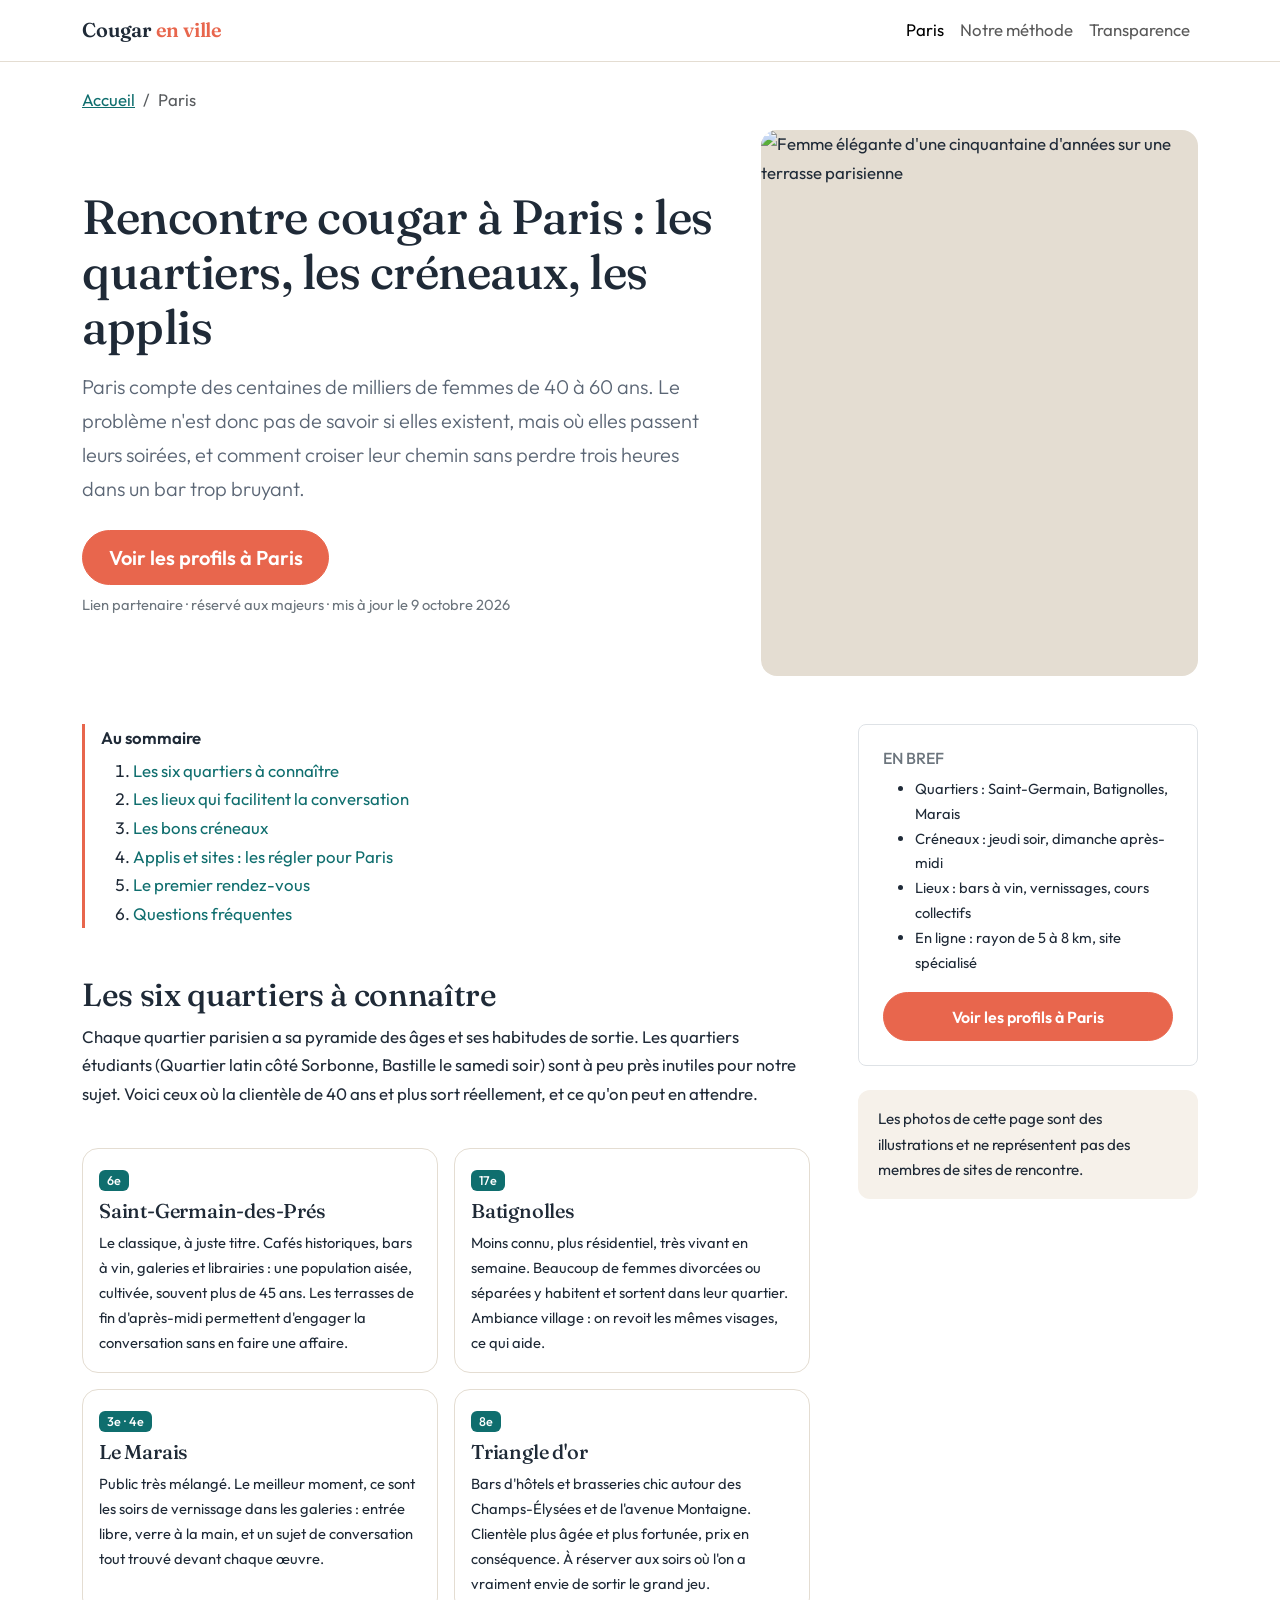
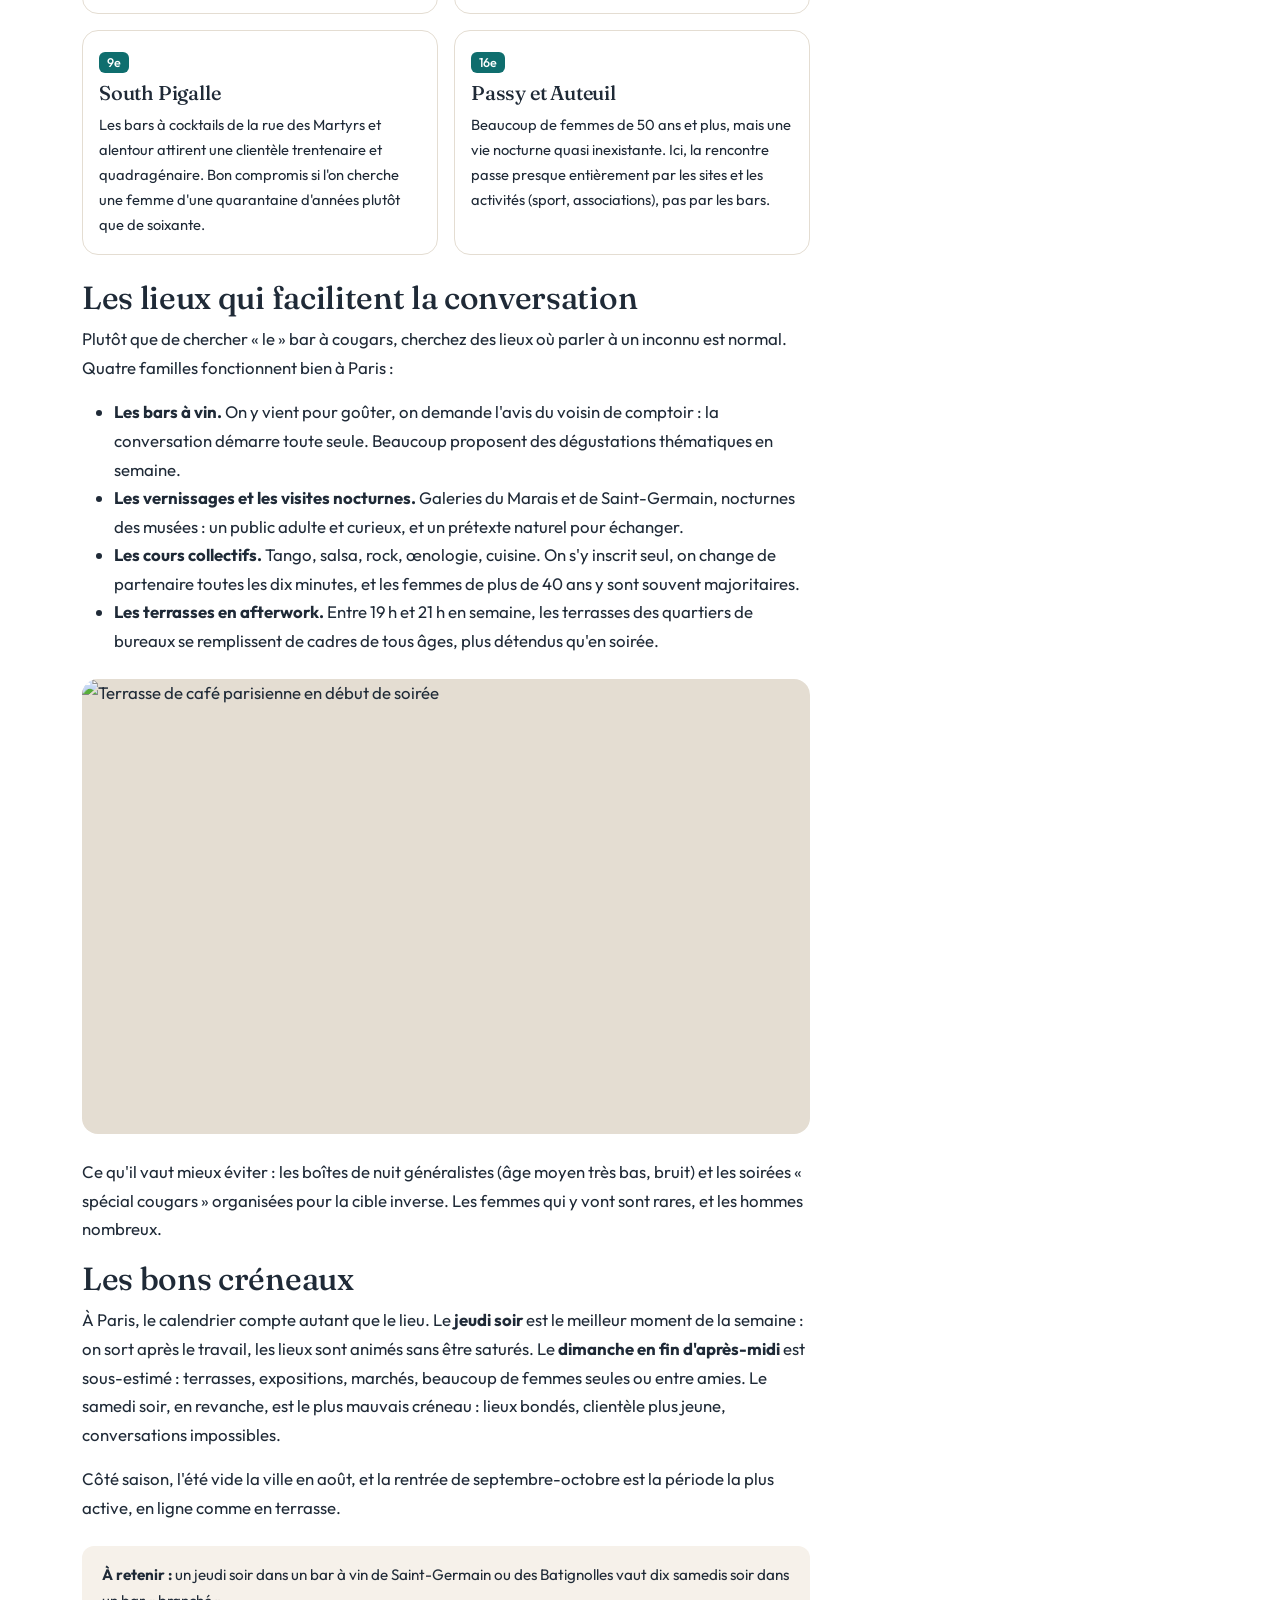
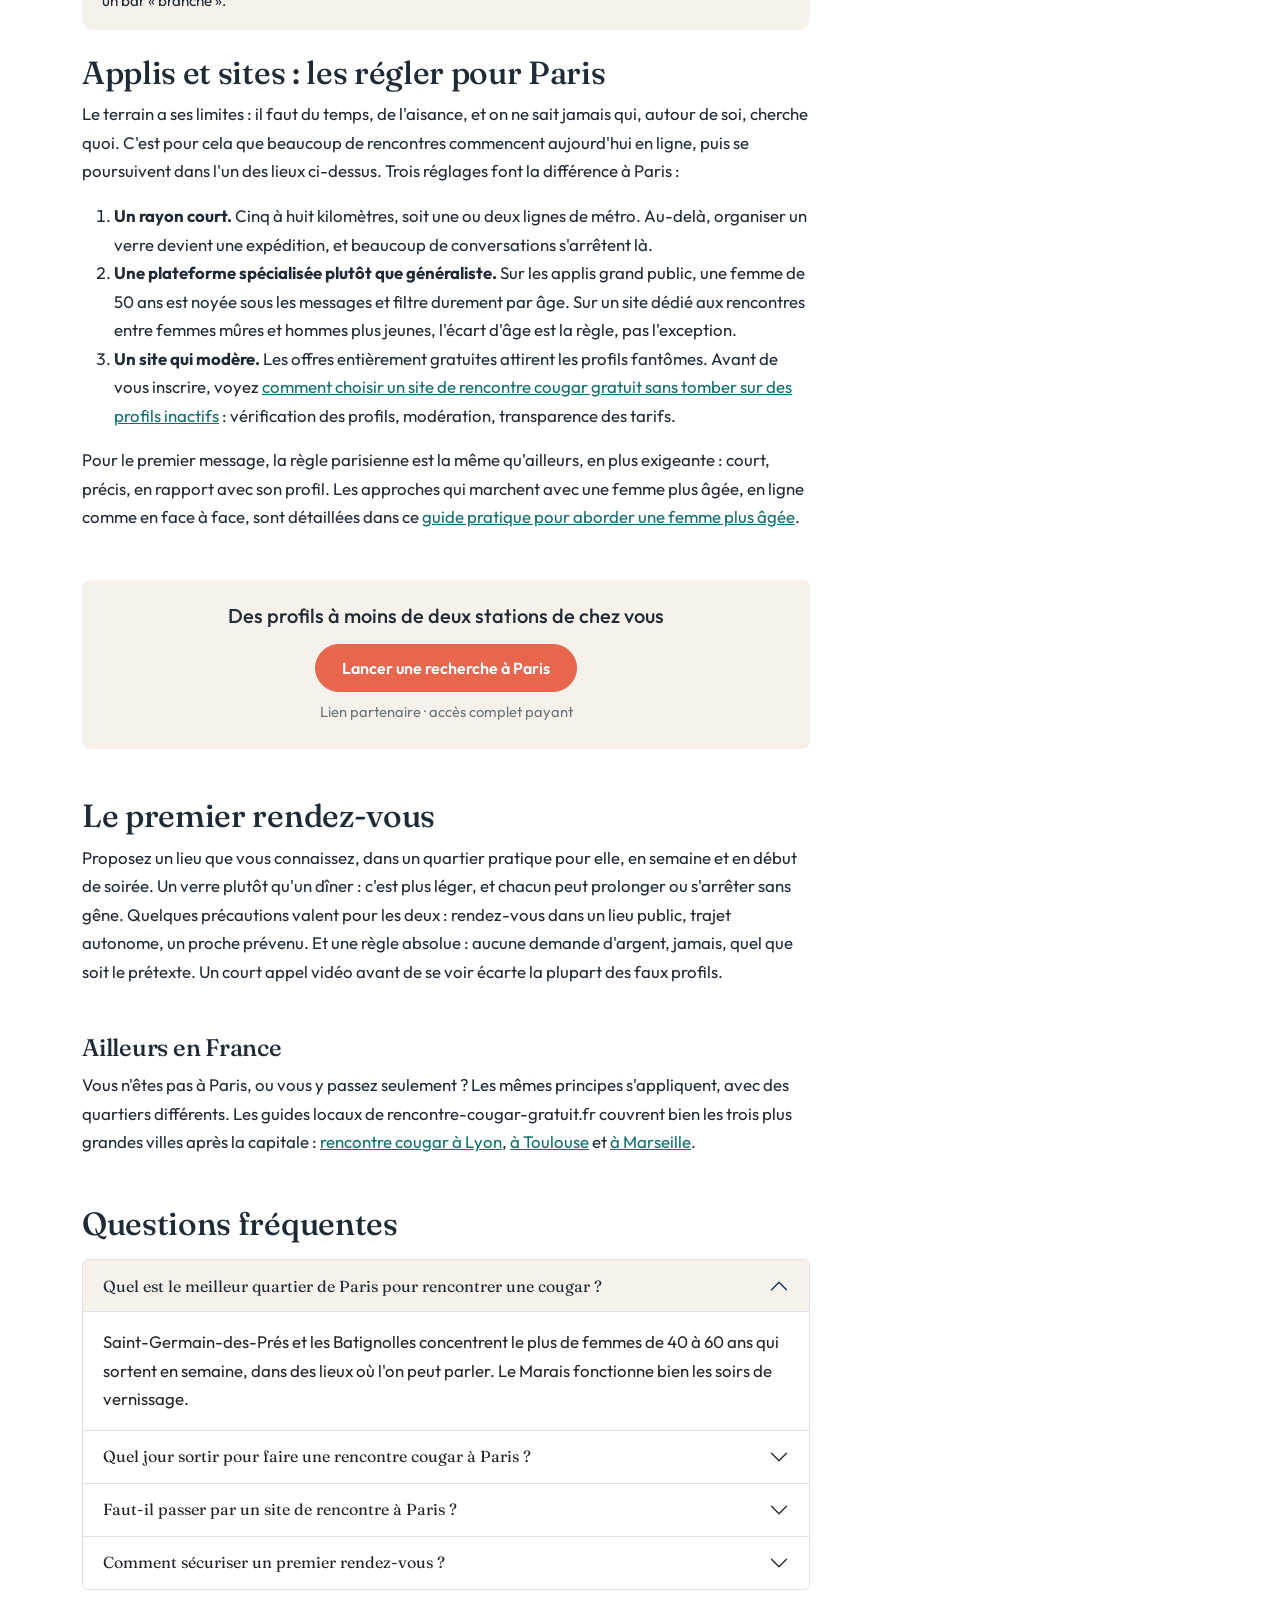
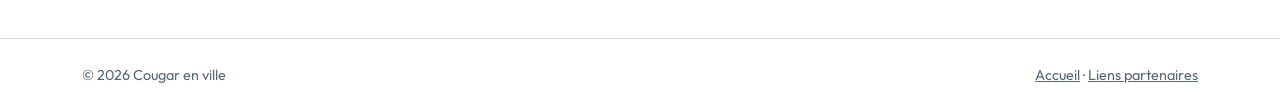
==== rencontre-cougar-paris/index.html @ 47dbf300 "Guide Cougar en ville : accueil + page Paris (Bootstrap 5), liens /go/, robots, sitemap, 404" ====
<!doctype html>
<html lang="fr">
<head>
  <meta charset="utf-8">
  <meta name="viewport" content="width=device-width, initial-scale=1">
  <title>Rencontre cougar à Paris : quartiers, créneaux et applis (2026)</title>
  <meta name="description" content="Où rencontrer une cougar à Paris ? Six quartiers analysés, les types de lieux qui facilitent la conversation, les bons créneaux et le bon usage des applis.">
  <link rel="canonical" href="https://rencontre-cougar.github.io/rencontre-cougar-paris/">
  <meta name="robots" content="index, follow">
  <meta property="og:type" content="article">
  <meta property="og:title" content="Rencontre cougar à Paris : quartiers, créneaux et applis">
  <meta property="og:description" content="Six quartiers analysés, les bons créneaux et le bon usage des applis pour rencontrer une femme cougar à Paris.">
  <meta property="og:url" content="https://rencontre-cougar.github.io/rencontre-cougar-paris/">
  <meta property="og:image" content="https://rencontre-cougar.github.io/images/paris-hero.webp">
  <meta property="og:locale" content="fr_FR">
  <link rel="preconnect" href="https://fonts.googleapis.com">
  <link rel="preconnect" href="https://fonts.gstatic.com" crossorigin>
  <link href="https://fonts.googleapis.com/css2?family=Fraunces:opsz,wght@9..144,500;9..144,600&family=Outfit:wght@400;500;600&display=swap" rel="stylesheet">
  <link href="https://cdn.jsdelivr.net/npm/bootstrap@5.3.3/dist/css/bootstrap.min.css" rel="stylesheet">
  <link href="/assets/site.css" rel="stylesheet">
  <script type="application/ld+json">
  {
    "@context": "https://schema.org",
    "@graph": [
      {
        "@type": "Article",
        "headline": "Rencontre cougar à Paris : quartiers, créneaux et applis",
        "image": "https://rencontre-cougar.github.io/images/paris-hero.webp",
        "datePublished": "2026-10-09",
        "dateModified": "2026-10-09",
        "inLanguage": "fr-FR",
        "author": { "@type": "Organization", "name": "Cougar en ville", "url": "https://rencontre-cougar.github.io/" },
        "publisher": { "@type": "Organization", "name": "Cougar en ville", "url": "https://rencontre-cougar.github.io/" },
        "mainEntityOfPage": "https://rencontre-cougar.github.io/rencontre-cougar-paris/"
      },
      {
        "@type": "BreadcrumbList",
        "itemListElement": [
          { "@type": "ListItem", "position": 1, "name": "Accueil", "item": "https://rencontre-cougar.github.io/" },
          { "@type": "ListItem", "position": 2, "name": "Paris", "item": "https://rencontre-cougar.github.io/rencontre-cougar-paris/" }
        ]
      },
      {
        "@type": "FAQPage",
        "mainEntity": [
          { "@type": "Question", "name": "Quel est le meilleur quartier de Paris pour rencontrer une cougar ?", "acceptedAnswer": { "@type": "Answer", "text": "Saint-Germain-des-Prés et les Batignolles concentrent le plus de femmes de 40 à 60 ans qui sortent en semaine, dans des lieux où l'on peut parler. Le Marais fonctionne bien les soirs de vernissage." } },
          { "@type": "Question", "name": "Quel jour sortir pour faire une rencontre cougar à Paris ?", "acceptedAnswer": { "@type": "Answer", "text": "Le jeudi en fin de journée (afterwork, 19 h - 21 h) et le dimanche en fin d'après-midi. Le samedi soir, les lieux sont bondés et plus jeunes, donc moins propices." } },
          { "@type": "Question", "name": "Faut-il passer par un site de rencontre à Paris ?", "acceptedAnswer": { "@type": "Answer", "text": "C'est le moyen le plus efficace : il règle la question de l'intention avant même le premier verre. Réglez un rayon de recherche court (une ou deux lignes de métro) pour que le rendez-vous reste simple à organiser." } },
          { "@type": "Question", "name": "Comment sécuriser un premier rendez-vous ?", "acceptedAnswer": { "@type": "Answer", "text": "Lieu public et fréquenté, trajet autonome, un proche prévenu, et aucune demande d'argent acceptée sous aucun prétexte. Une conversation vidéo avant de se voir écarte la plupart des faux profils." } }
        ]
      }
    ]
  }
  </script>
</head>
<body>

<nav class="navbar navbar-expand-md bg-white sticky-top">
  <div class="container">
    <a class="navbar-brand" href="/">Cougar <span>en ville</span></a>
    <button class="navbar-toggler" type="button" data-bs-toggle="collapse" data-bs-target="#nav" aria-controls="nav" aria-expanded="false" aria-label="Ouvrir le menu">
      <span class="navbar-toggler-icon"></span>
    </button>
    <div class="collapse navbar-collapse" id="nav">
      <ul class="navbar-nav ms-auto">
        <li class="nav-item"><a class="nav-link active" aria-current="page" href="/rencontre-cougar-paris/">Paris</a></li>
        <li class="nav-item"><a class="nav-link" href="/#methode">Notre méthode</a></li>
        <li class="nav-item"><a class="nav-link" href="/#transparence">Transparence</a></li>
      </ul>
    </div>
  </div>
</nav>

<header class="hero pt-4 pb-5">
  <div class="container">
    <nav aria-label="Fil d'Ariane">
      <ol class="breadcrumb small">
        <li class="breadcrumb-item"><a href="/">Accueil</a></li>
        <li class="breadcrumb-item active" aria-current="page">Paris</li>
      </ol>
    </nav>
    <div class="row align-items-center g-4 g-lg-5">
      <div class="col-lg-7">
        <h1 class="mb-3">Rencontre cougar à Paris : les quartiers, les créneaux, les applis</h1>
        <p class="lead mb-4">Paris compte des centaines de milliers de femmes de 40 à 60 ans. Le problème n'est donc pas de savoir si elles existent, mais où elles passent leurs soirées, et comment croiser leur chemin sans perdre trois heures dans un bar trop bruyant.</p>
        <a class="btn btn-coral btn-lg" href="/go/paris-hero/" rel="sponsored noopener" target="_blank">Voir les profils à Paris</a>
        <p class="small text-secondary mt-2 mb-0">Lien partenaire · réservé aux majeurs · mis à jour le 9 octobre 2026</p>
      </div>
      <div class="col-lg-5">
        <div class="photo">
          <img src="/images/paris-hero.webp" alt="Femme élégante d'une cinquantaine d'années sur une terrasse parisienne" width="800" height="1000" fetchpriority="high">
        </div>
      </div>
    </div>
  </div>
</header>

<main class="pb-5">
  <div class="container">
    <div class="row g-4 g-lg-5">
      <article class="col-lg-8">

        <div class="toc mb-5">
          <p class="fw-semibold mb-1">Au sommaire</p>
          <ol class="mb-0">
            <li><a href="#quartiers">Les six quartiers à connaître</a></li>
            <li><a href="#lieux">Les lieux qui facilitent la conversation</a></li>
            <li><a href="#creneaux">Les bons créneaux</a></li>
            <li><a href="#applis">Applis et sites : les régler pour Paris</a></li>
            <li><a href="#rdv">Le premier rendez-vous</a></li>
            <li><a href="#faq">Questions fréquentes</a></li>
          </ol>
        </div>

        <h2 id="quartiers">Les six quartiers à connaître</h2>
        <p>Chaque quartier parisien a sa pyramide des âges et ses habitudes de sortie. Les quartiers étudiants (Quartier latin côté Sorbonne, Bastille le samedi soir) sont à peu près inutiles pour notre sujet. Voici ceux où la clientèle de 40 ans et plus sort réellement, et ce qu'on peut en attendre.</p>

        <div class="row g-3 my-4">
          <div class="col-md-6">
            <div class="quartier p-3">
              <span class="badge mb-2">6e</span>
              <h3 class="h5">Saint-Germain-des-Prés</h3>
              <p class="mb-0 small">Le classique, à juste titre. Cafés historiques, bars à vin, galeries et librairies : une population aisée, cultivée, souvent plus de 45 ans. Les terrasses de fin d'après-midi permettent d'engager la conversation sans en faire une affaire.</p>
            </div>
          </div>
          <div class="col-md-6">
            <div class="quartier p-3">
              <span class="badge mb-2">17e</span>
              <h3 class="h5">Batignolles</h3>
              <p class="mb-0 small">Moins connu, plus résidentiel, très vivant en semaine. Beaucoup de femmes divorcées ou séparées y habitent et sortent dans leur quartier. Ambiance village : on revoit les mêmes visages, ce qui aide.</p>
            </div>
          </div>
          <div class="col-md-6">
            <div class="quartier p-3">
              <span class="badge mb-2">3e · 4e</span>
              <h3 class="h5">Le Marais</h3>
              <p class="mb-0 small">Public très mélangé. Le meilleur moment, ce sont les soirs de vernissage dans les galeries : entrée libre, verre à la main, et un sujet de conversation tout trouvé devant chaque œuvre.</p>
            </div>
          </div>
          <div class="col-md-6">
            <div class="quartier p-3">
              <span class="badge mb-2">8e</span>
              <h3 class="h5">Triangle d'or</h3>
              <p class="mb-0 small">Bars d'hôtels et brasseries chic autour des Champs-Élysées et de l'avenue Montaigne. Clientèle plus âgée et plus fortunée, prix en conséquence. À réserver aux soirs où l'on a vraiment envie de sortir le grand jeu.</p>
            </div>
          </div>
          <div class="col-md-6">
            <div class="quartier p-3">
              <span class="badge mb-2">9e</span>
              <h3 class="h5">South Pigalle</h3>
              <p class="mb-0 small">Les bars à cocktails de la rue des Martyrs et alentour attirent une clientèle trentenaire et quadragénaire. Bon compromis si l'on cherche une femme d'une quarantaine d'années plutôt que de soixante.</p>
            </div>
          </div>
          <div class="col-md-6">
            <div class="quartier p-3">
              <span class="badge mb-2">16e</span>
              <h3 class="h5">Passy et Auteuil</h3>
              <p class="mb-0 small">Beaucoup de femmes de 50 ans et plus, mais une vie nocturne quasi inexistante. Ici, la rencontre passe presque entièrement par les sites et les activités (sport, associations), pas par les bars.</p>
            </div>
          </div>
        </div>

        <h2 id="lieux">Les lieux qui facilitent la conversation</h2>
        <p>Plutôt que de chercher « le » bar à cougars, cherchez des lieux où parler à un inconnu est normal. Quatre familles fonctionnent bien à Paris :</p>
        <ul>
          <li><strong>Les bars à vin.</strong> On y vient pour goûter, on demande l'avis du voisin de comptoir : la conversation démarre toute seule. Beaucoup proposent des dégustations thématiques en semaine.</li>
          <li><strong>Les vernissages et les visites nocturnes.</strong> Galeries du Marais et de Saint-Germain, nocturnes des musées : un public adulte et curieux, et un prétexte naturel pour échanger.</li>
          <li><strong>Les cours collectifs.</strong> Tango, salsa, rock, œnologie, cuisine. On s'y inscrit seul, on change de partenaire toutes les dix minutes, et les femmes de plus de 40 ans y sont souvent majoritaires.</li>
          <li><strong>Les terrasses en afterwork.</strong> Entre 19 h et 21 h en semaine, les terrasses des quartiers de bureaux se remplissent de cadres de tous âges, plus détendus qu'en soirée.</li>
        </ul>

        <div class="photo photo-wide my-4">
          <img src="/images/paris-terrasse.webp" alt="Terrasse de café parisienne en début de soirée" width="1200" height="750" loading="lazy">
        </div>

        <p>Ce qu'il vaut mieux éviter : les boîtes de nuit généralistes (âge moyen très bas, bruit) et les soirées « spécial cougars » organisées pour la cible inverse. Les femmes qui y vont sont rares, et les hommes nombreux.</p>

        <h2 id="creneaux">Les bons créneaux</h2>
        <p>À Paris, le calendrier compte autant que le lieu. Le <strong>jeudi soir</strong> est le meilleur moment de la semaine : on sort après le travail, les lieux sont animés sans être saturés. Le <strong>dimanche en fin d'après-midi</strong> est sous-estimé : terrasses, expositions, marchés, beaucoup de femmes seules ou entre amies. Le samedi soir, en revanche, est le plus mauvais créneau : lieux bondés, clientèle plus jeune, conversations impossibles.</p>
        <p>Côté saison, l'été vide la ville en août, et la rentrée de septembre-octobre est la période la plus active, en ligne comme en terrasse.</p>

        <div class="note my-4">
          <strong>À retenir :</strong> un jeudi soir dans un bar à vin de Saint-Germain ou des Batignolles vaut dix samedis soir dans un bar « branché ».
        </div>

        <h2 id="applis">Applis et sites : les régler pour Paris</h2>
        <p>Le terrain a ses limites : il faut du temps, de l'aisance, et on ne sait jamais qui, autour de soi, cherche quoi. C'est pour cela que beaucoup de rencontres commencent aujourd'hui en ligne, puis se poursuivent dans l'un des lieux ci-dessus. Trois réglages font la différence à Paris :</p>
        <ol>
          <li><strong>Un rayon court.</strong> Cinq à huit kilomètres, soit une ou deux lignes de métro. Au-delà, organiser un verre devient une expédition, et beaucoup de conversations s'arrêtent là.</li>
          <li><strong>Une plateforme spécialisée plutôt que généraliste.</strong> Sur les applis grand public, une femme de 50 ans est noyée sous les messages et filtre durement par âge. Sur un site dédié aux rencontres entre femmes mûres et hommes plus jeunes, l'écart d'âge est la règle, pas l'exception.</li>
          <li><strong>Un site qui modère.</strong> Les offres entièrement gratuites attirent les profils fantômes. Avant de vous inscrire, voyez <a href="https://rencontre-cougar-gratuit.fr/site-de-rencontre-cougar-gratuit/">comment choisir un site de rencontre cougar gratuit sans tomber sur des profils inactifs</a> : vérification des profils, modération, transparence des tarifs.</li>
        </ol>
        <p>Pour le premier message, la règle parisienne est la même qu'ailleurs, en plus exigeante : court, précis, en rapport avec son profil. Les approches qui marchent avec une femme plus âgée, en ligne comme en face à face, sont détaillées dans ce <a href="https://rencontre-cougar-gratuit.fr/comment-draguer-une-femme-plus-agee/">guide pratique pour aborder une femme plus âgée</a>.</p>

        <div class="text-center my-5 p-4 band-sand rounded-3">
          <p class="h5 mb-3">Des profils à moins de deux stations de chez vous</p>
          <a class="btn btn-coral" href="/go/paris-milieu/" rel="sponsored noopener" target="_blank">Lancer une recherche à Paris</a>
          <p class="small text-secondary mt-2 mb-0">Lien partenaire · accès complet payant</p>
        </div>

        <h2 id="rdv">Le premier rendez-vous</h2>
        <p>Proposez un lieu que vous connaissez, dans un quartier pratique pour elle, en semaine et en début de soirée. Un verre plutôt qu'un dîner : c'est plus léger, et chacun peut prolonger ou s'arrêter sans gêne. Quelques précautions valent pour les deux : rendez-vous dans un lieu public, trajet autonome, un proche prévenu. Et une règle absolue : aucune demande d'argent, jamais, quel que soit le prétexte. Un court appel vidéo avant de se voir écarte la plupart des faux profils.</p>

        <h2 class="h4 mt-5">Ailleurs en France</h2>
        <p>Vous n'êtes pas à Paris, ou vous y passez seulement ? Les mêmes principes s'appliquent, avec des quartiers différents. Les guides locaux de rencontre-cougar-gratuit.fr couvrent bien les trois plus grandes villes après la capitale : <a href="https://rencontre-cougar-gratuit.fr/rencontre-cougar-lyon/">rencontre cougar à Lyon</a>, <a href="https://rencontre-cougar-gratuit.fr/rencontre-cougar-toulouse/">à Toulouse</a> et <a href="https://rencontre-cougar-gratuit.fr/rencontre-cougar-marseille/">à Marseille</a>.</p>

        <h2 id="faq" class="mt-5 mb-3">Questions fréquentes</h2>
        <div class="accordion" id="faqAcc">
          <div class="accordion-item">
            <h3 class="accordion-header"><button class="accordion-button" type="button" data-bs-toggle="collapse" data-bs-target="#q1" aria-expanded="true" aria-controls="q1">Quel est le meilleur quartier de Paris pour rencontrer une cougar ?</button></h3>
            <div id="q1" class="accordion-collapse collapse show" data-bs-parent="#faqAcc"><div class="accordion-body">Saint-Germain-des-Prés et les Batignolles concentrent le plus de femmes de 40 à 60 ans qui sortent en semaine, dans des lieux où l'on peut parler. Le Marais fonctionne bien les soirs de vernissage.</div></div>
          </div>
          <div class="accordion-item">
            <h3 class="accordion-header"><button class="accordion-button collapsed" type="button" data-bs-toggle="collapse" data-bs-target="#q2" aria-expanded="false" aria-controls="q2">Quel jour sortir pour faire une rencontre cougar à Paris ?</button></h3>
            <div id="q2" class="accordion-collapse collapse" data-bs-parent="#faqAcc"><div class="accordion-body">Le jeudi en fin de journée (afterwork, 19 h - 21 h) et le dimanche en fin d'après-midi. Le samedi soir, les lieux sont bondés et plus jeunes, donc moins propices.</div></div>
          </div>
          <div class="accordion-item">
            <h3 class="accordion-header"><button class="accordion-button collapsed" type="button" data-bs-toggle="collapse" data-bs-target="#q3" aria-expanded="false" aria-controls="q3">Faut-il passer par un site de rencontre à Paris ?</button></h3>
            <div id="q3" class="accordion-collapse collapse" data-bs-parent="#faqAcc"><div class="accordion-body">C'est le moyen le plus efficace : il règle la question de l'intention avant même le premier verre. Réglez un rayon de recherche court (une ou deux lignes de métro) pour que le rendez-vous reste simple à organiser.</div></div>
          </div>
          <div class="accordion-item">
            <h3 class="accordion-header"><button class="accordion-button collapsed" type="button" data-bs-toggle="collapse" data-bs-target="#q4" aria-expanded="false" aria-controls="q4">Comment sécuriser un premier rendez-vous ?</button></h3>
            <div id="q4" class="accordion-collapse collapse" data-bs-parent="#faqAcc"><div class="accordion-body">Lieu public et fréquenté, trajet autonome, un proche prévenu, et aucune demande d'argent acceptée sous aucun prétexte. Une conversation vidéo avant de se voir écarte la plupart des faux profils.</div></div>
          </div>
        </div>
      </article>

      <aside class="col-lg-4">
        <div class="sticky-lg-top" style="top: 5rem;">
          <div class="p-4 rounded-3 border mb-4">
            <p class="h6 text-uppercase text-secondary">En bref</p>
            <ul class="small mb-3">
              <li>Quartiers : Saint-Germain, Batignolles, Marais</li>
              <li>Créneaux : jeudi soir, dimanche après-midi</li>
              <li>Lieux : bars à vin, vernissages, cours collectifs</li>
              <li>En ligne : rayon de 5 à 8 km, site spécialisé</li>
            </ul>
            <a class="btn btn-coral w-100" href="/go/paris-aside/" rel="sponsored noopener" target="_blank">Voir les profils à Paris</a>
          </div>
          <div class="note">
            Les photos de cette page sont des illustrations et ne représentent pas des membres de sites de rencontre.
          </div>
        </div>
      </aside>
    </div>
  </div>
</main>

<footer class="py-4">
  <div class="container d-flex flex-column flex-md-row justify-content-between gap-2">
    <span>© 2026 Cougar en ville</span>
    <span><a href="/">Accueil</a> · <a href="/#transparence">Liens partenaires</a></span>
  </div>
</footer>

<div class="cta-mobile">
  <a class="btn btn-coral w-100" href="/go/paris-sticky/" rel="sponsored noopener" target="_blank">Voir les profils à Paris</a>
</div>

<script src="https://cdn.jsdelivr.net/npm/bootstrap@5.3.3/dist/js/bootstrap.bundle.min.js" defer></script>
</body>
</html>
---- assets/site.css ----
:root {
  --ink: #1f2a37;
  --muted: #5b6675;
  --sea: #0f6e6e;
  --sea-dark: #0a5151;
  --coral: #e8664d;
  --sand: #f6f1ea;
  --line: #e4ddd2;
}

body {
  font-family: "Outfit", system-ui, -apple-system, "Segoe UI", sans-serif;
  color: var(--ink);
  background: #fff;
  font-size: 1.05rem;
  line-height: 1.7;
}

h1, h2, h3, .navbar-brand {
  font-family: "Fraunces", Georgia, serif;
  letter-spacing: -0.01em;
}

a { color: var(--sea); }
a:hover { color: var(--sea-dark); }

.navbar { border-bottom: 1px solid var(--line); }
.navbar-brand { font-weight: 600; color: var(--ink); }
.navbar-brand span { color: var(--coral); }

.band-sand { background: var(--sand); }

.hero h1 { font-size: clamp(1.9rem, 4.5vw, 3rem); line-height: 1.15; }
.hero .lead { color: var(--muted); }

.photo {
  background: var(--line);
  border-radius: 1rem;
  overflow: hidden;
  aspect-ratio: 4 / 5;
}
.photo img { width: 100%; height: 100%; object-fit: cover; display: block; }
.photo-wide { aspect-ratio: 16 / 10; }

.btn-coral {
  --bs-btn-bg: var(--coral);
  --bs-btn-border-color: var(--coral);
  --bs-btn-color: #fff;
  --bs-btn-hover-bg: #d4533b;
  --bs-btn-hover-border-color: #d4533b;
  --bs-btn-hover-color: #fff;
  --bs-btn-active-bg: #c04a33;
  --bs-btn-active-border-color: #c04a33;
  font-weight: 600;
  border-radius: 999px;
  padding: .7rem 1.6rem;
}

.toc { border-left: 3px solid var(--coral); padding-left: 1rem; }
.toc a { text-decoration: none; }

.quartier {
  border: 1px solid var(--line);
  border-radius: 1rem;
  height: 100%;
}
.quartier .badge { background: var(--sea); font-weight: 500; }

.note {
  background: var(--sand);
  border-radius: .75rem;
  padding: 1rem 1.25rem;
  font-size: .95rem;
}

.accordion-button:not(.collapsed) { background: var(--sand); color: var(--ink); }

footer { border-top: 1px solid var(--line); font-size: .9rem; color: var(--muted); }
footer a { color: var(--muted); }

.cta-mobile {
  position: fixed; left: 0; right: 0; bottom: 0;
  padding: .6rem 1rem;
  background: rgba(255,255,255,.96);
  border-top: 1px solid var(--line);
  z-index: 1030;
}
@media (min-width: 768px) { .cta-mobile { display: none; } }
@media (max-width: 767.98px) { body { padding-bottom: 4.5rem; } }
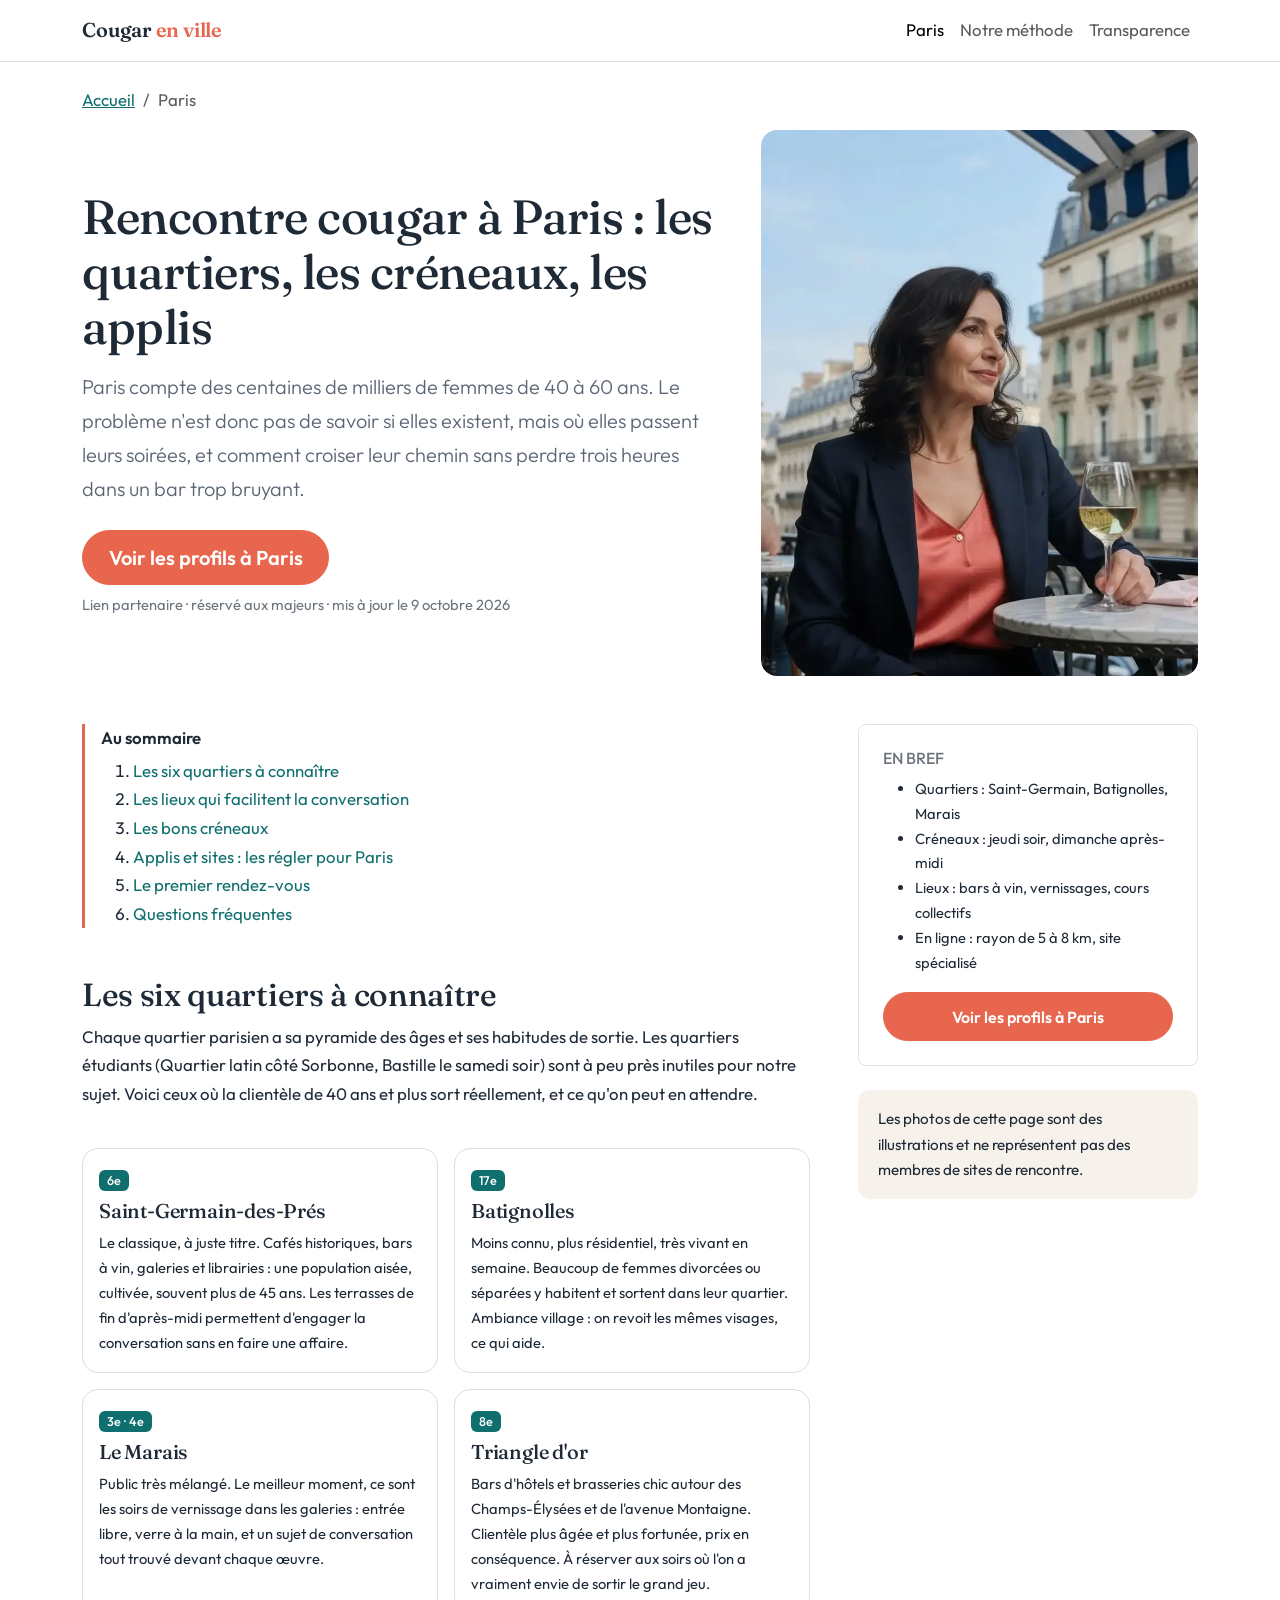
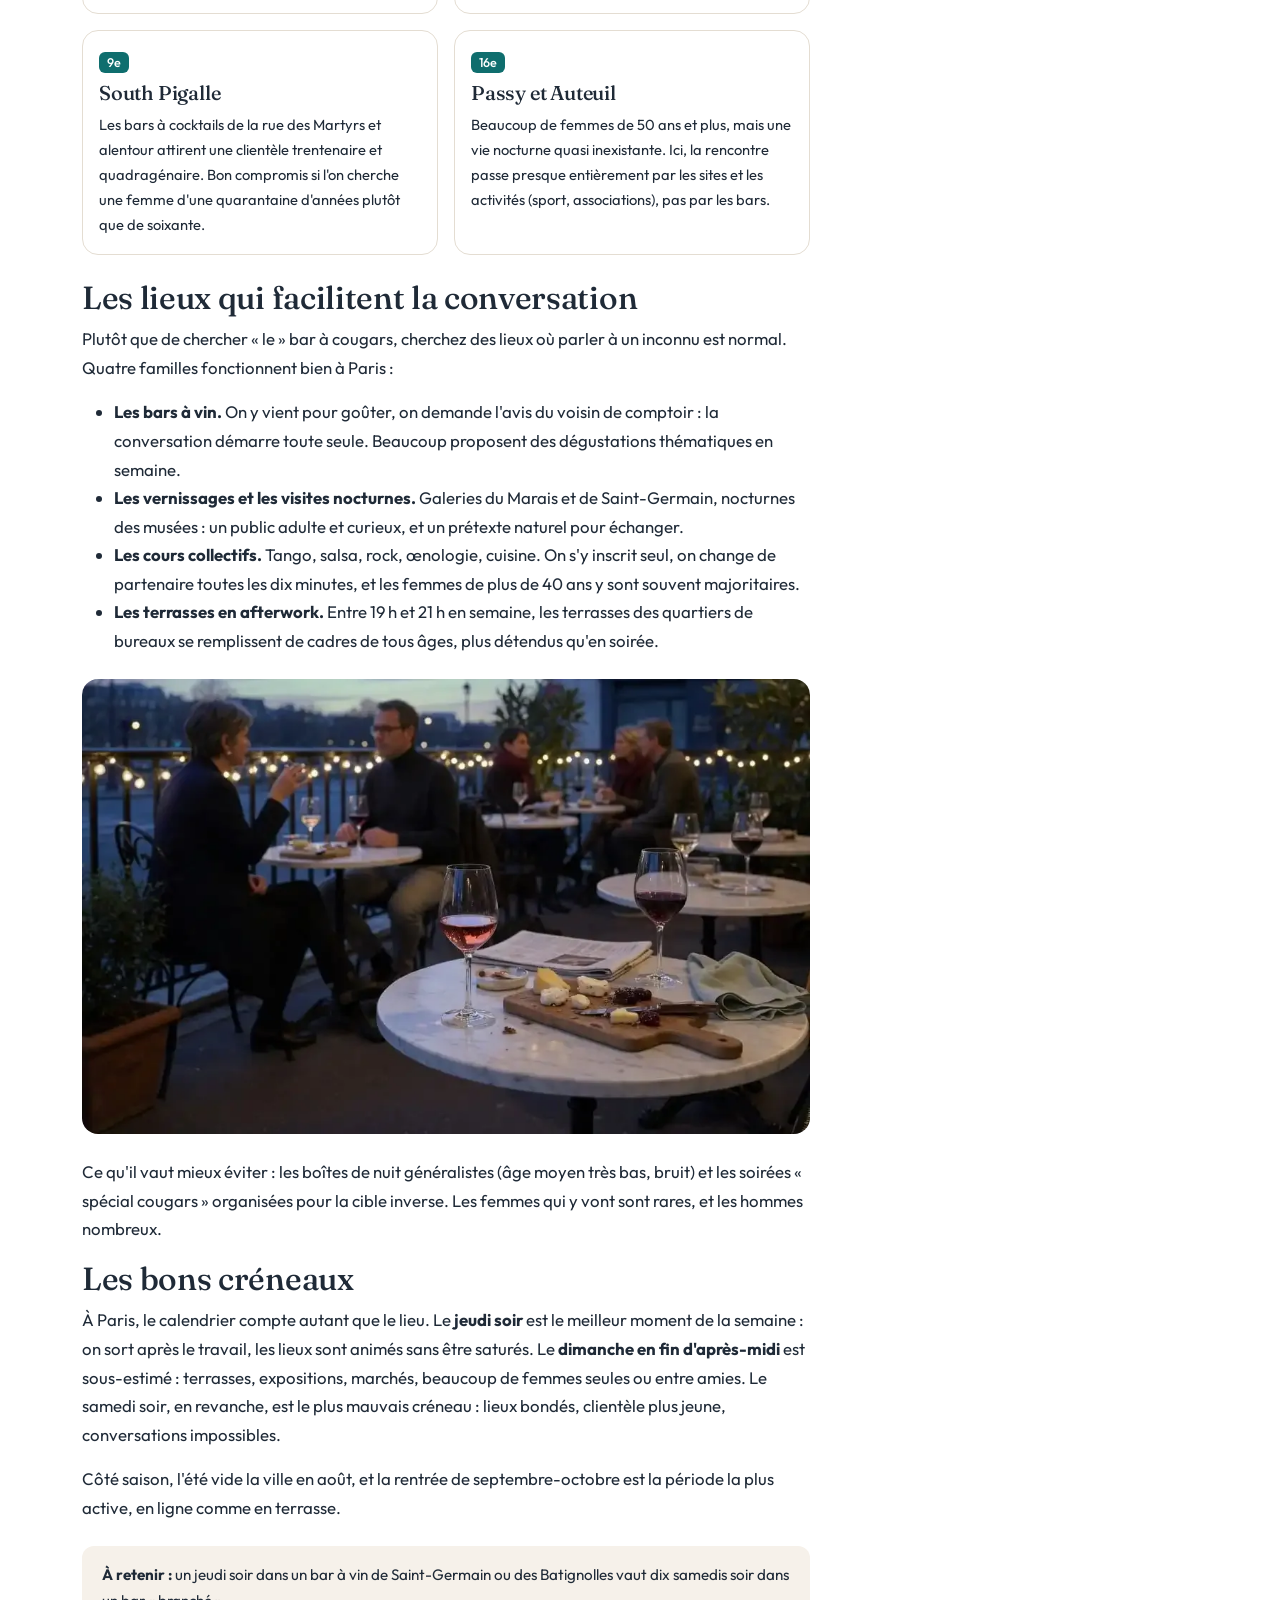
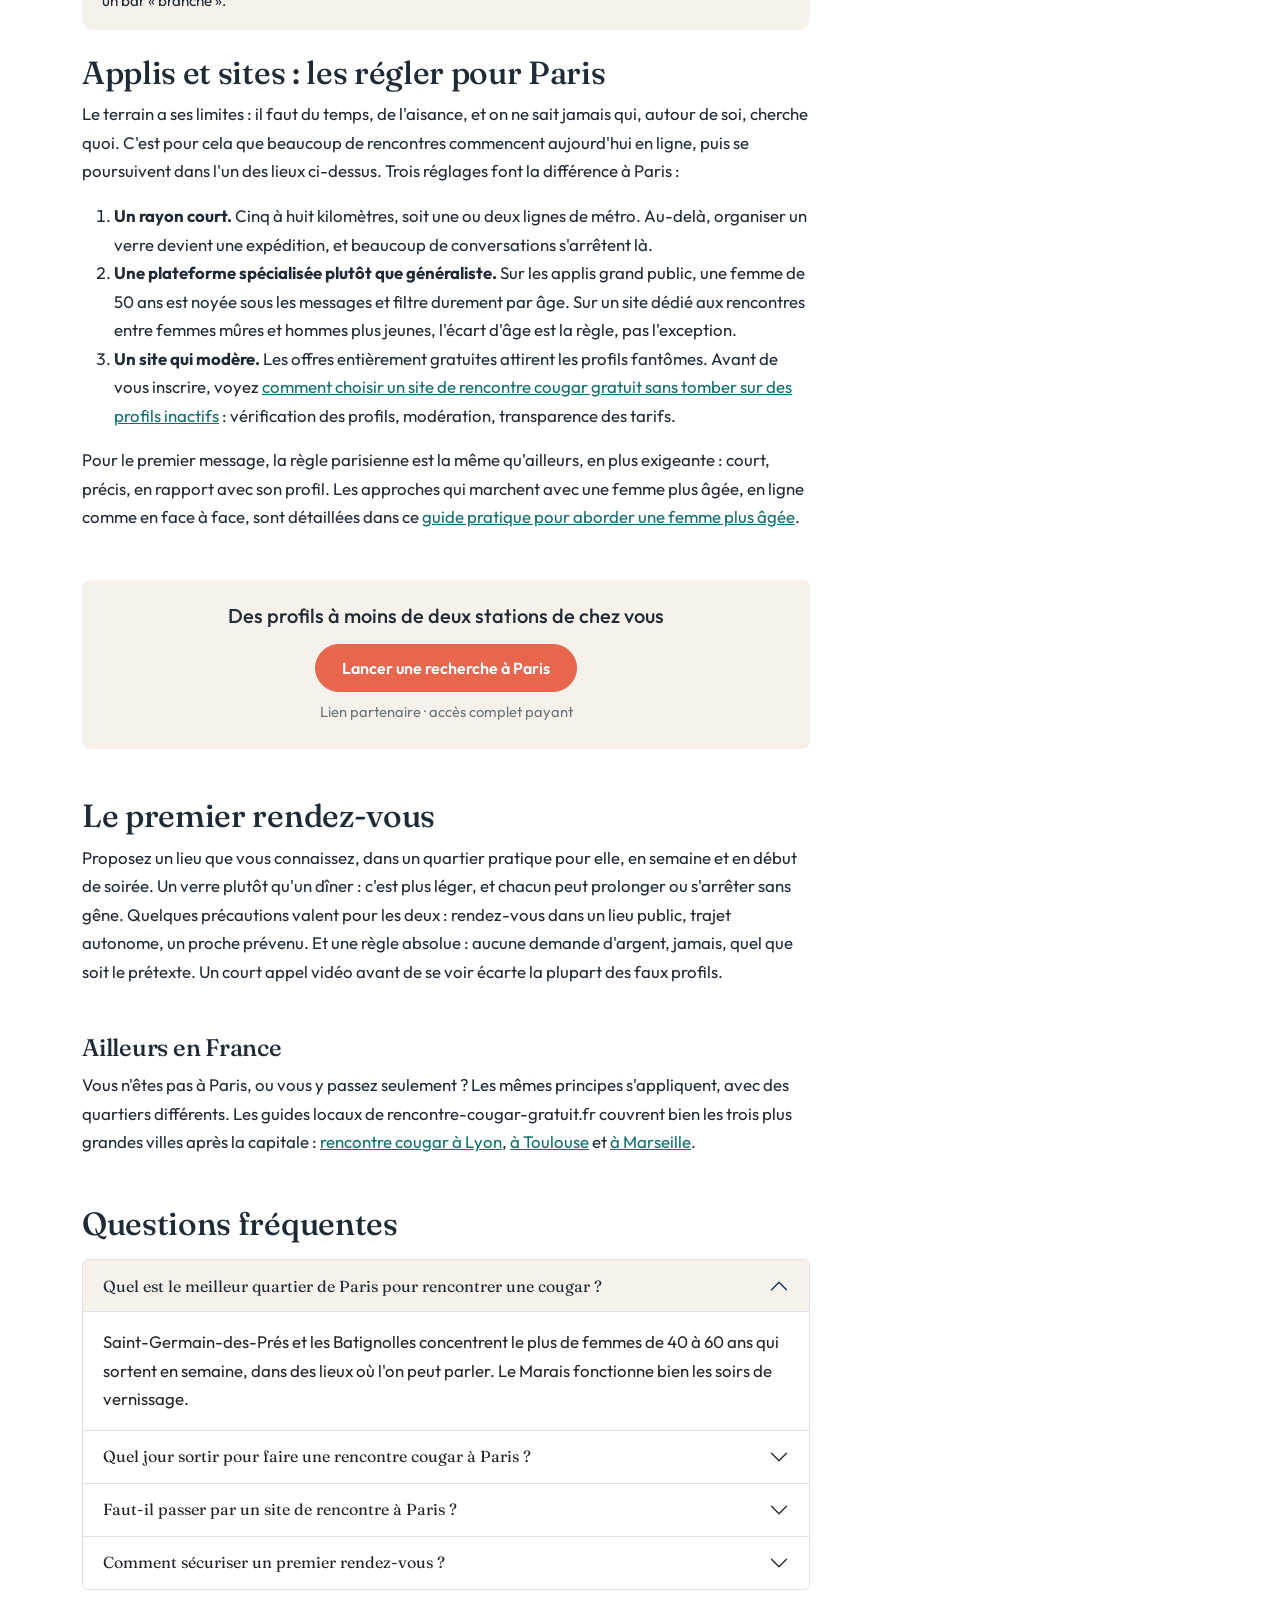
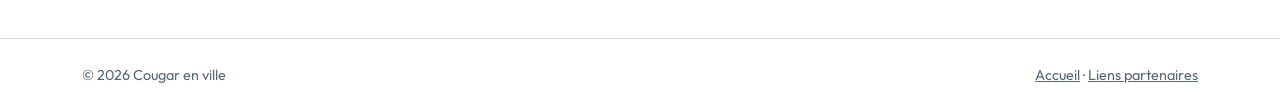
==== commit 83d2ef85: "Photos (accueil, Paris) en WebP" ====
--- a/rencontre-cougar-paris/index.html
+++ b/rencontre-cougar-paris/index.html
@@ -170,7 +170,7 @@
         </ul>
 
         <div class="photo photo-wide my-4">
-          <img src="/images/paris-terrasse.webp" alt="Terrasse de café parisienne en début de soirée" width="1200" height="750" loading="lazy">
+          <img src="/images/paris-terrasse.webp" alt="Terrasse de café parisienne en début de soirée" width="1024" height="640" loading="lazy">
         </div>
 
         <p>Ce qu'il vaut mieux éviter : les boîtes de nuit généralistes (âge moyen très bas, bruit) et les soirées « spécial cougars » organisées pour la cible inverse. Les femmes qui y vont sont rares, et les hommes nombreux.</p>
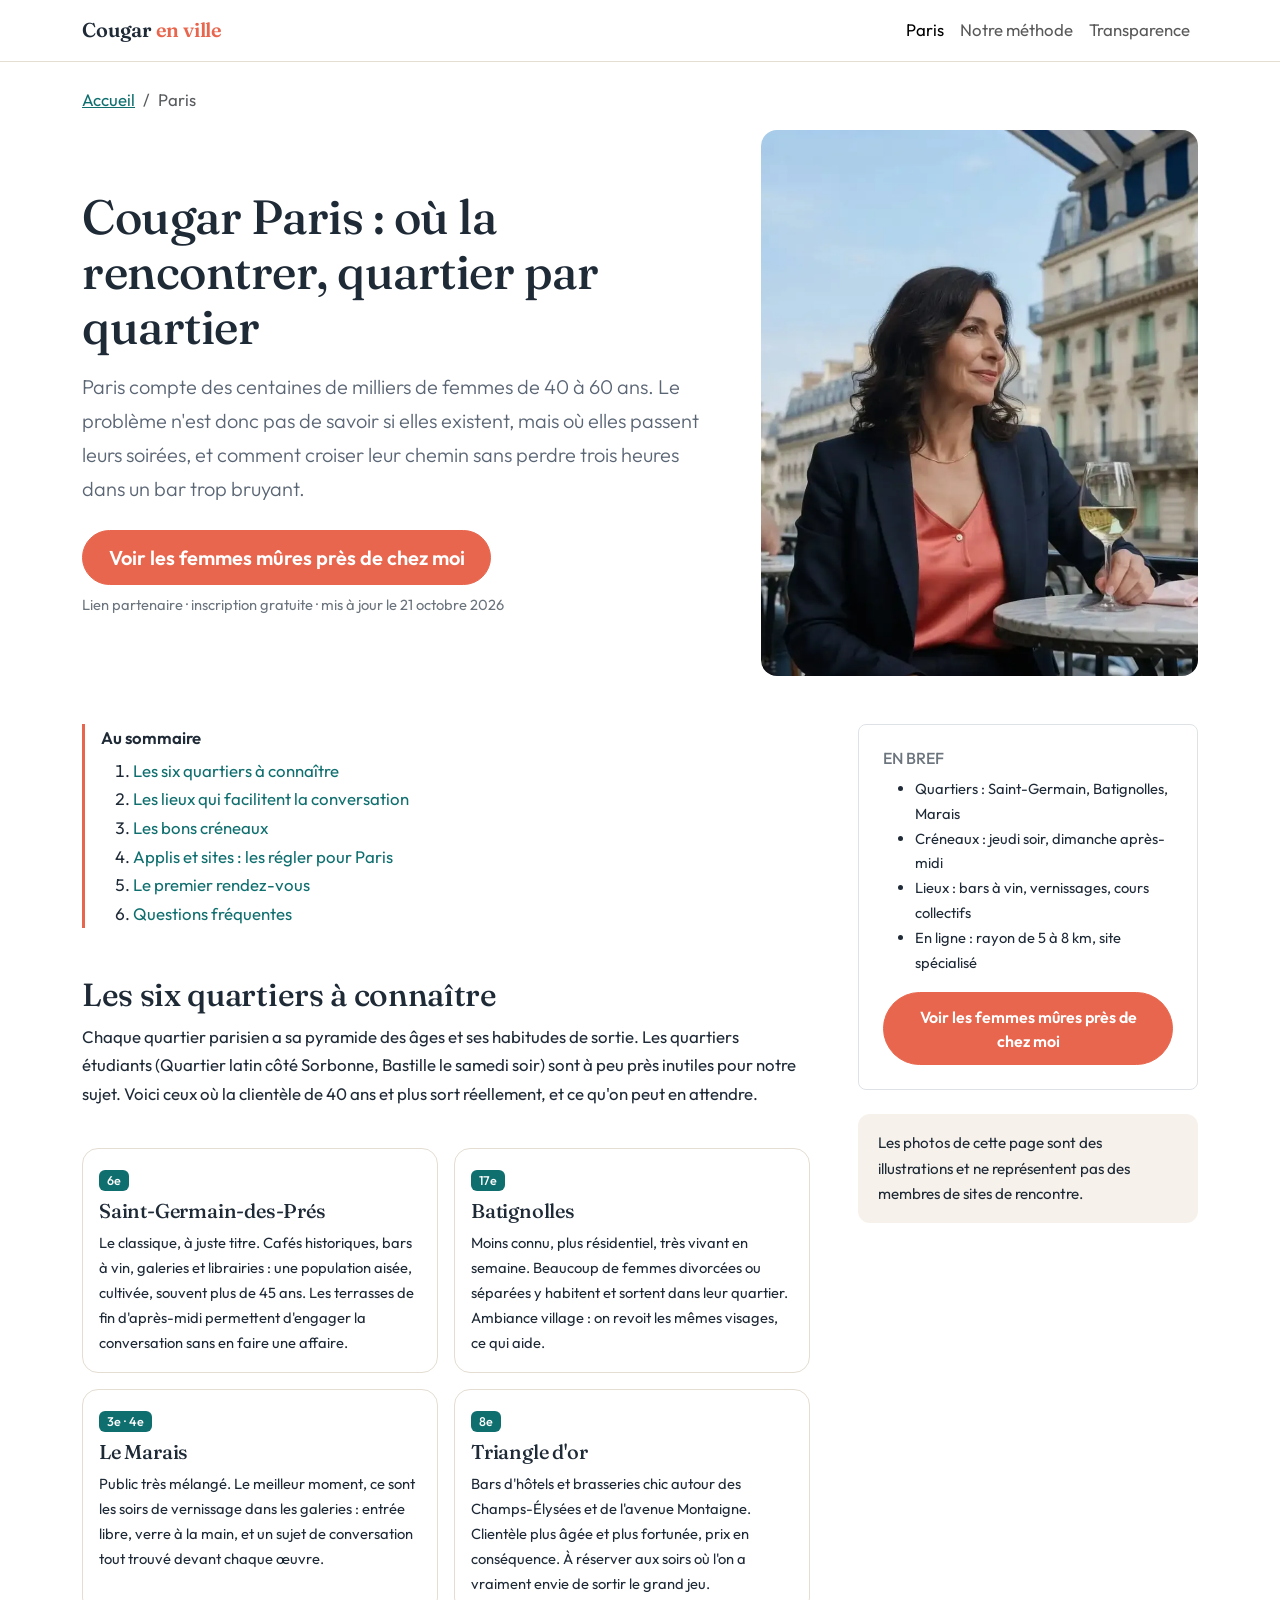
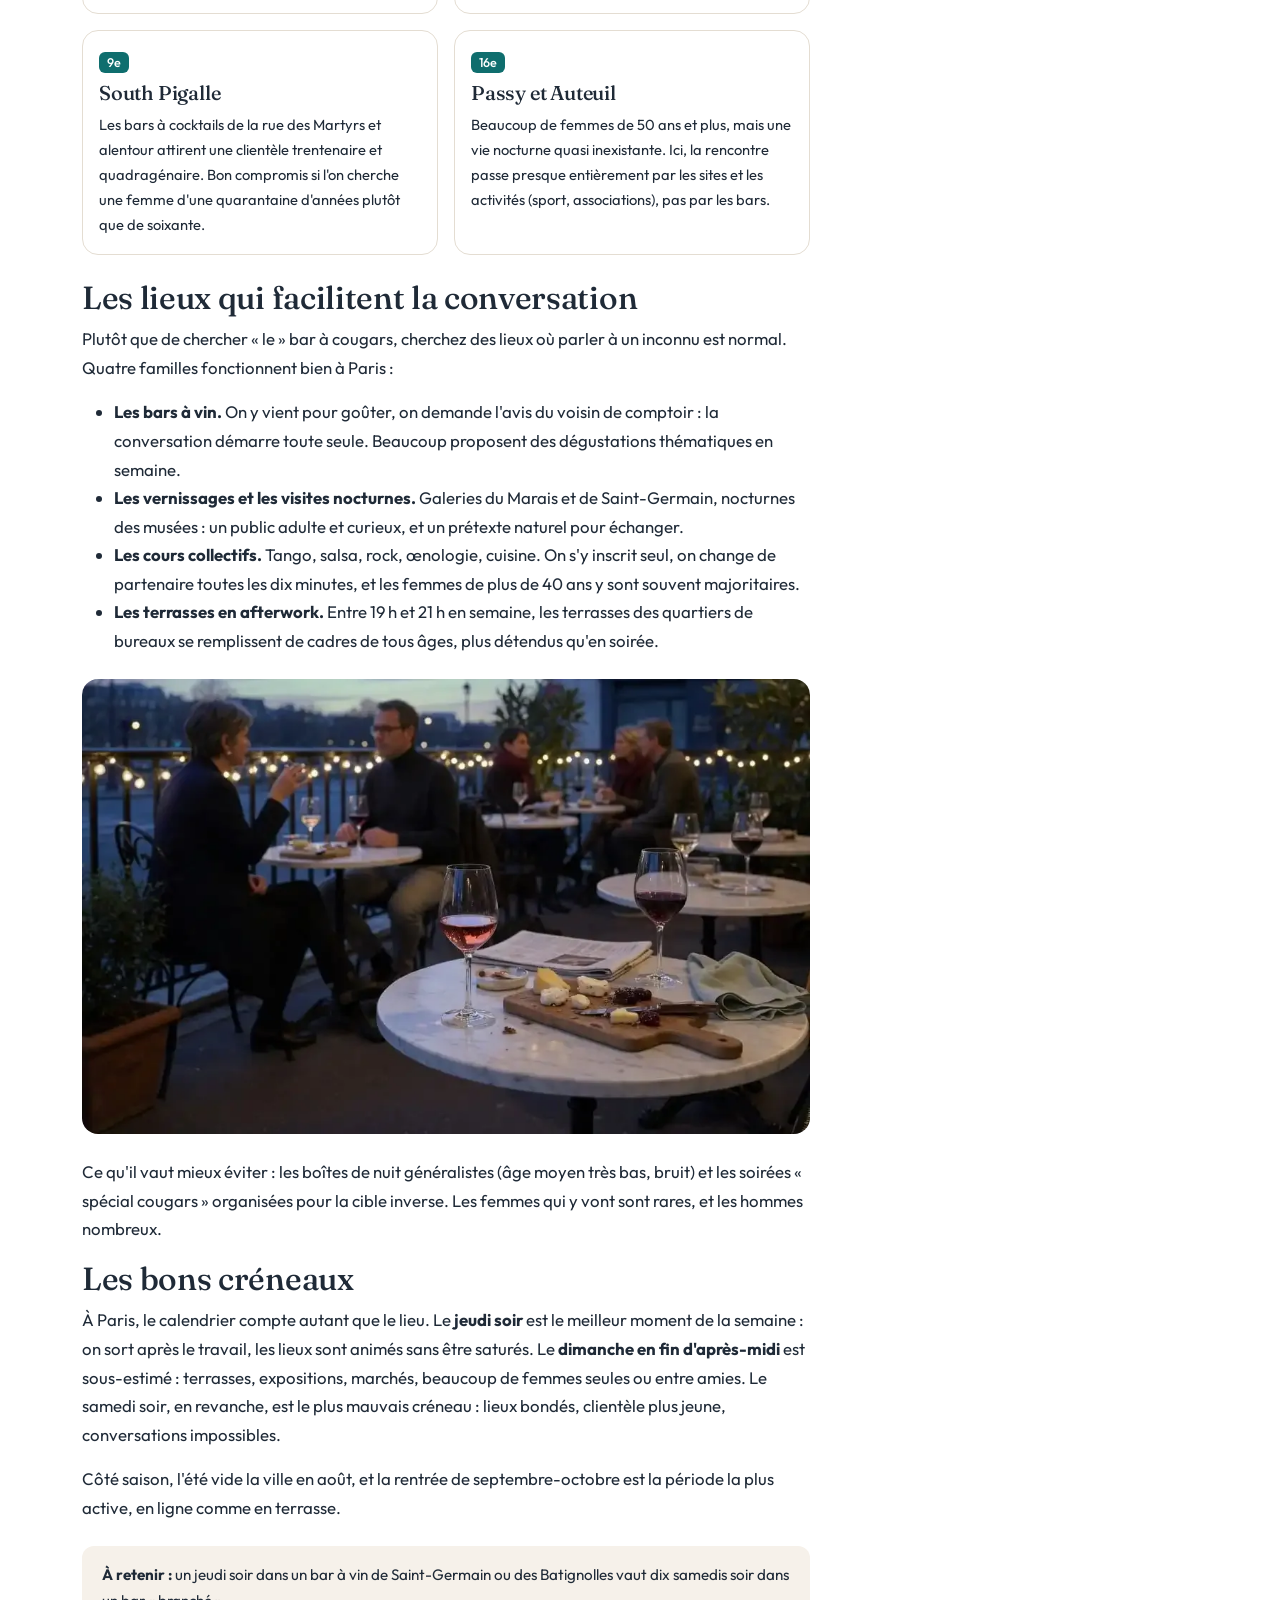
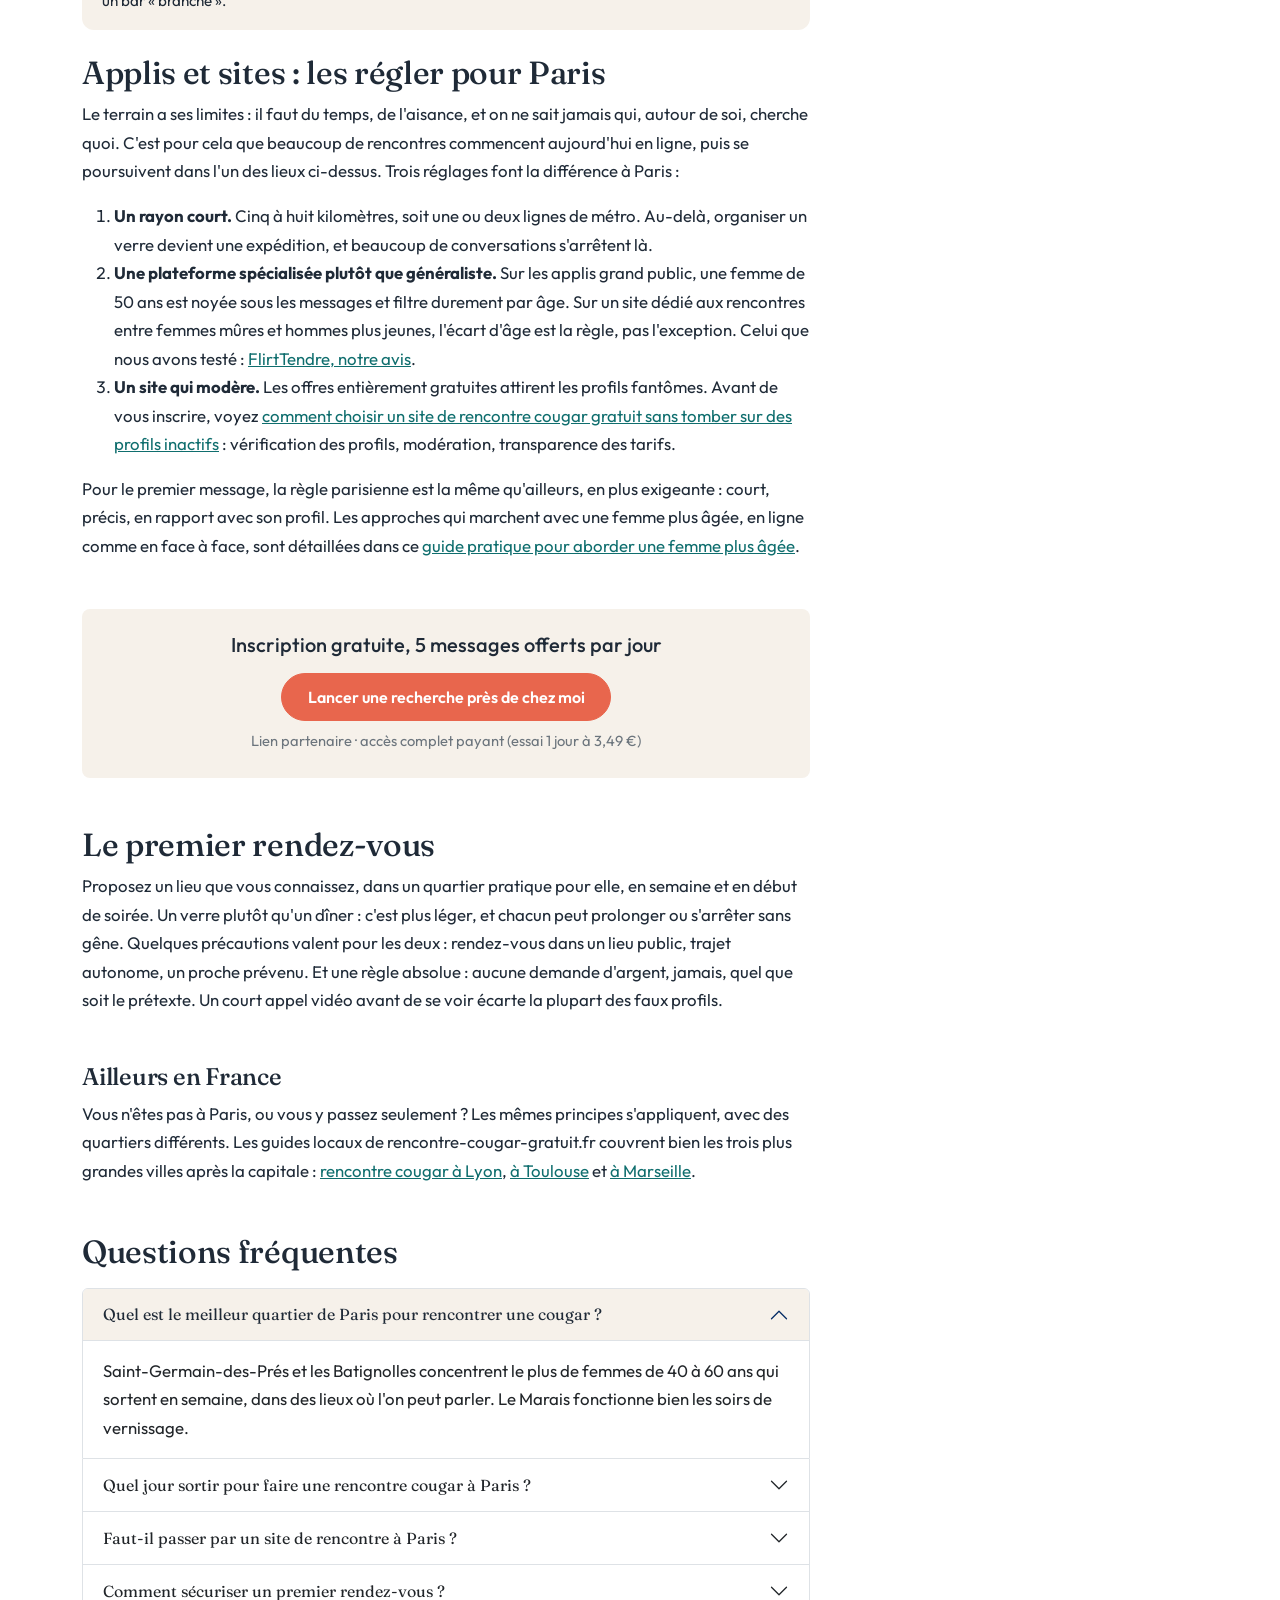
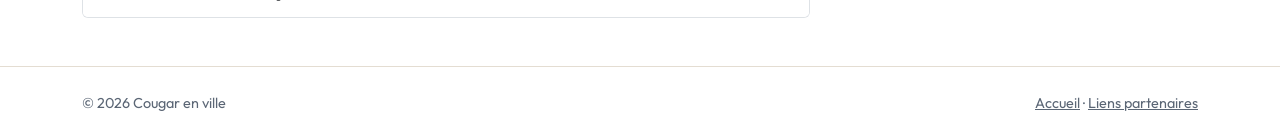
==== commit f8b4e130: "Accueil en page d'atterrissage FlirtTendre (rencontre cougar paris), page Paris recentrée sur « coug" ====
--- a/rencontre-cougar-paris/index.html
+++ b/rencontre-cougar-paris/index.html
@@ -3,12 +3,12 @@
 <head>
   <meta charset="utf-8">
   <meta name="viewport" content="width=device-width, initial-scale=1">
-  <title>Rencontre cougar à Paris : quartiers, créneaux et applis (2026)</title>
+  <title>Cougar Paris : où la rencontrer (quartiers, lieux, créneaux)</title>
   <meta name="description" content="Où rencontrer une cougar à Paris ? Six quartiers analysés, les types de lieux qui facilitent la conversation, les bons créneaux et le bon usage des applis.">
   <link rel="canonical" href="https://rencontre-cougar.github.io/rencontre-cougar-paris/">
   <meta name="robots" content="index, follow">
   <meta property="og:type" content="article">
-  <meta property="og:title" content="Rencontre cougar à Paris : quartiers, créneaux et applis">
+  <meta property="og:title" content="Cougar Paris : où la rencontrer (quartiers, lieux, créneaux)">
   <meta property="og:description" content="Six quartiers analysés, les bons créneaux et le bon usage des applis pour rencontrer une femme cougar à Paris.">
   <meta property="og:url" content="https://rencontre-cougar.github.io/rencontre-cougar-paris/">
   <meta property="og:image" content="https://rencontre-cougar.github.io/images/paris-hero.webp">
@@ -24,10 +24,10 @@
     "@graph": [
       {
         "@type": "Article",
-        "headline": "Rencontre cougar à Paris : quartiers, créneaux et applis",
+        "headline": "Cougar Paris : où la rencontrer, quartier par quartier",
         "image": "https://rencontre-cougar.github.io/images/paris-hero.webp",
         "datePublished": "2026-10-09",
-        "dateModified": "2026-10-09",
+        "dateModified": "2026-10-21",
         "inLanguage": "fr-FR",
         "author": { "@type": "Organization", "name": "Cougar en ville", "url": "https://rencontre-cougar.github.io/" },
         "publisher": { "@type": "Organization", "name": "Cougar en ville", "url": "https://rencontre-cougar.github.io/" },
@@ -81,10 +81,10 @@
     </nav>
     <div class="row align-items-center g-4 g-lg-5">
       <div class="col-lg-7">
-        <h1 class="mb-3">Rencontre cougar à Paris : les quartiers, les créneaux, les applis</h1>
+        <h1 class="mb-3">Cougar Paris : où la rencontrer, quartier par quartier</h1>
         <p class="lead mb-4">Paris compte des centaines de milliers de femmes de 40 à 60 ans. Le problème n'est donc pas de savoir si elles existent, mais où elles passent leurs soirées, et comment croiser leur chemin sans perdre trois heures dans un bar trop bruyant.</p>
-        <a class="btn btn-coral btn-lg" href="/go/paris-hero/" rel="sponsored noopener" target="_blank">Voir les profils à Paris</a>
-        <p class="small text-secondary mt-2 mb-0">Lien partenaire · réservé aux majeurs · mis à jour le 9 octobre 2026</p>
+        <a class="btn btn-coral btn-lg" href="/go/paris-hero/" rel="sponsored noopener" target="_blank">Voir les femmes mûres près de chez moi</a>
+        <p class="small text-secondary mt-2 mb-0">Lien partenaire · inscription gratuite · mis à jour le 21 octobre 2026</p>
       </div>
       <div class="col-lg-5">
         <div class="photo">
@@ -187,15 +187,15 @@
         <p>Le terrain a ses limites : il faut du temps, de l'aisance, et on ne sait jamais qui, autour de soi, cherche quoi. C'est pour cela que beaucoup de rencontres commencent aujourd'hui en ligne, puis se poursuivent dans l'un des lieux ci-dessus. Trois réglages font la différence à Paris :</p>
         <ol>
           <li><strong>Un rayon court.</strong> Cinq à huit kilomètres, soit une ou deux lignes de métro. Au-delà, organiser un verre devient une expédition, et beaucoup de conversations s'arrêtent là.</li>
-          <li><strong>Une plateforme spécialisée plutôt que généraliste.</strong> Sur les applis grand public, une femme de 50 ans est noyée sous les messages et filtre durement par âge. Sur un site dédié aux rencontres entre femmes mûres et hommes plus jeunes, l'écart d'âge est la règle, pas l'exception.</li>
-          <li><strong>Un site qui modère.</strong> Les offres entièrement gratuites attirent les profils fantômes. Avant de vous inscrire, voyez <a href="https://rencontre-cougar-gratuit.fr/site-de-rencontre-cougar-gratuit/">comment choisir un site de rencontre cougar gratuit sans tomber sur des profils inactifs</a> : vérification des profils, modération, transparence des tarifs.</li>
+          <li><strong>Une plateforme spécialisée plutôt que généraliste.</strong> Sur les applis grand public, une femme de 50 ans est noyée sous les messages et filtre durement par âge. Sur un site dédié aux rencontres entre femmes mûres et hommes plus jeunes, l'écart d'âge est la règle, pas l'exception. Celui que nous avons testé : <a href="/">FlirtTendre, notre avis</a>.</li>
+          <li><strong>Un site qui modère.</strong> Les offres entièrement gratuites attirent les profils fantômes. Avant de vous inscrire, voyez <a href="https://rencontre-cougar-gratuit.fr/">comment choisir un site de rencontre cougar gratuit sans tomber sur des profils inactifs</a> : vérification des profils, modération, transparence des tarifs.</li>
         </ol>
         <p>Pour le premier message, la règle parisienne est la même qu'ailleurs, en plus exigeante : court, précis, en rapport avec son profil. Les approches qui marchent avec une femme plus âgée, en ligne comme en face à face, sont détaillées dans ce <a href="https://rencontre-cougar-gratuit.fr/comment-draguer-une-femme-plus-agee/">guide pratique pour aborder une femme plus âgée</a>.</p>
 
         <div class="text-center my-5 p-4 band-sand rounded-3">
-          <p class="h5 mb-3">Des profils à moins de deux stations de chez vous</p>
-          <a class="btn btn-coral" href="/go/paris-milieu/" rel="sponsored noopener" target="_blank">Lancer une recherche à Paris</a>
-          <p class="small text-secondary mt-2 mb-0">Lien partenaire · accès complet payant</p>
+          <p class="h5 mb-3">Inscription gratuite, 5 messages offerts par jour</p>
+          <a class="btn btn-coral" href="/go/paris-milieu/" rel="sponsored noopener" target="_blank">Lancer une recherche près de chez moi</a>
+          <p class="small text-secondary mt-2 mb-0">Lien partenaire · accès complet payant (essai 1 jour à 3,49 €)</p>
         </div>
 
         <h2 id="rdv">Le premier rendez-vous</h2>
@@ -235,7 +235,7 @@
               <li>Lieux : bars à vin, vernissages, cours collectifs</li>
               <li>En ligne : rayon de 5 à 8 km, site spécialisé</li>
             </ul>
-            <a class="btn btn-coral w-100" href="/go/paris-aside/" rel="sponsored noopener" target="_blank">Voir les profils à Paris</a>
+            <a class="btn btn-coral w-100" href="/go/paris-aside/" rel="sponsored noopener" target="_blank">Voir les femmes mûres près de chez moi</a>
           </div>
           <div class="note">
             Les photos de cette page sont des illustrations et ne représentent pas des membres de sites de rencontre.
@@ -254,7 +254,7 @@
 </footer>
 
 <div class="cta-mobile">
-  <a class="btn btn-coral w-100" href="/go/paris-sticky/" rel="sponsored noopener" target="_blank">Voir les profils à Paris</a>
+  <a class="btn btn-coral w-100" href="/go/paris-sticky/" rel="sponsored noopener" target="_blank">Voir les femmes mûres près de chez moi</a>
 </div>
 
 <script src="https://cdn.jsdelivr.net/npm/bootstrap@5.3.3/dist/js/bootstrap.bundle.min.js" defer></script>
